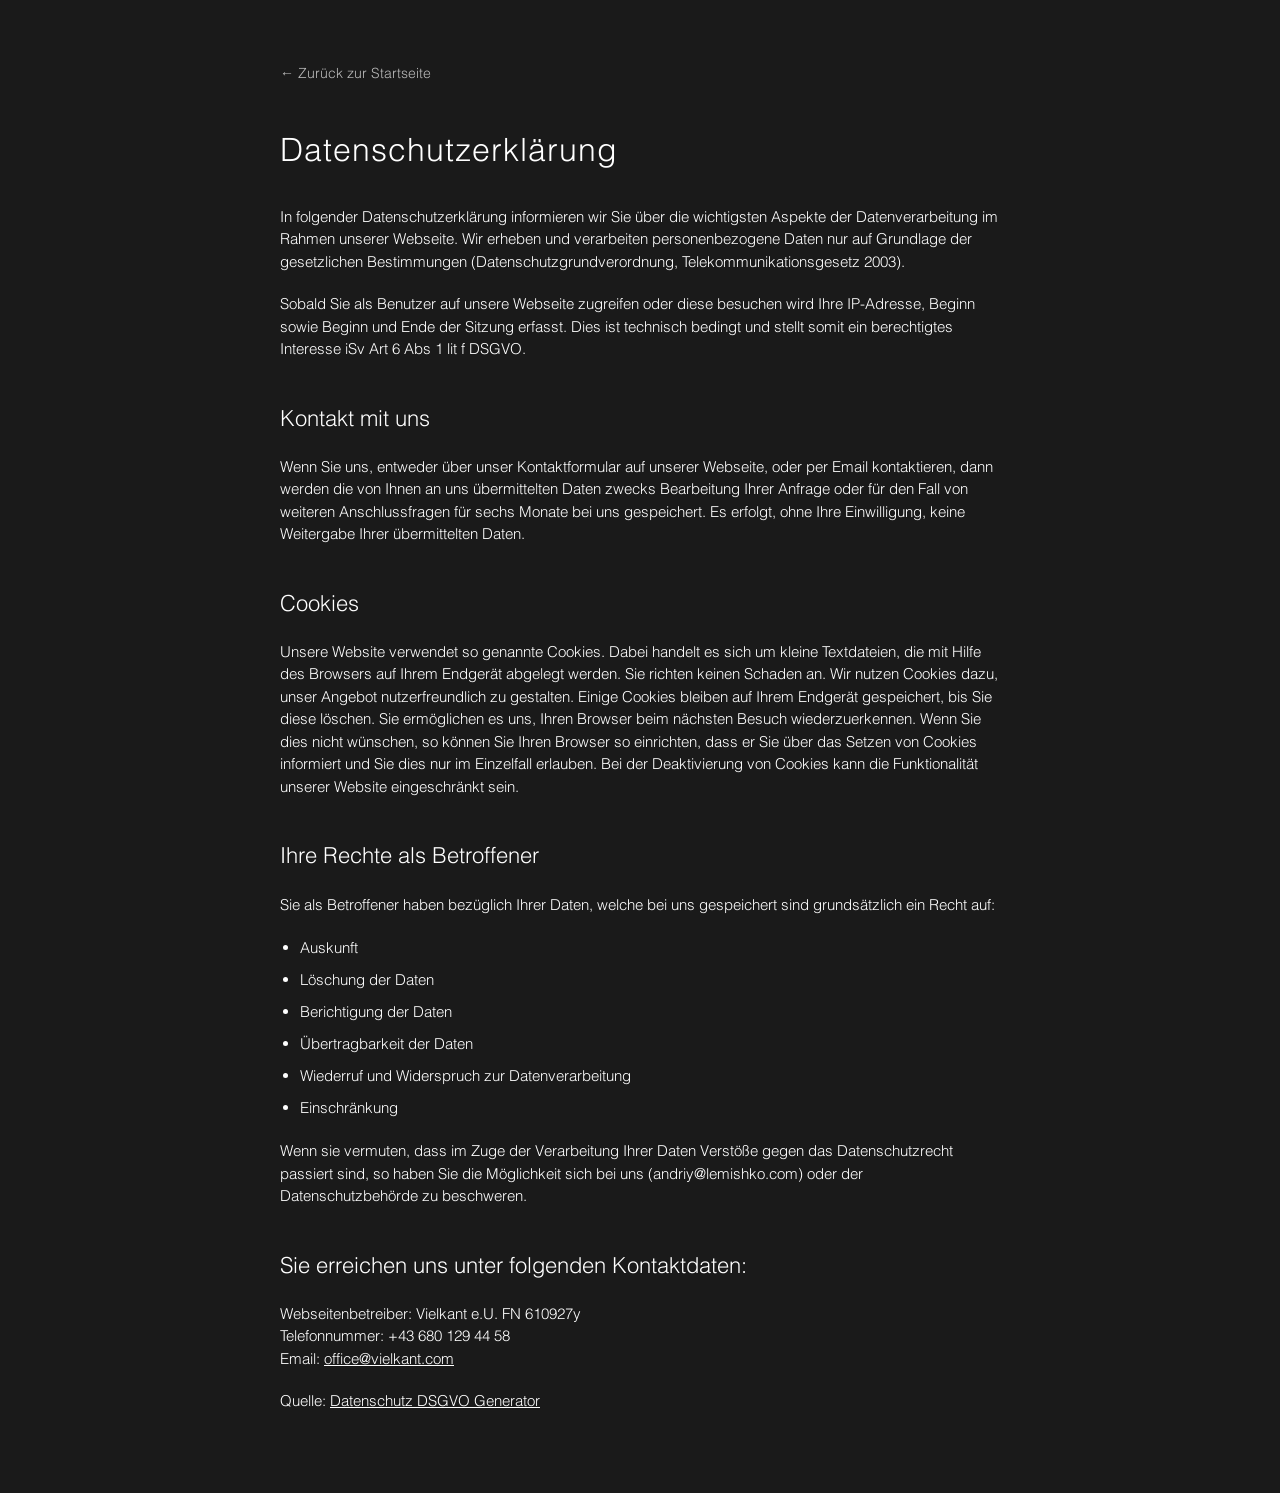
==== datenschutz/index.html @ 725ae220 "Deploy via CI: fa1f9dc486093aeeccc0c1614632cb86dad24eab" ====
<!DOCTYPE html><html lang="de"> <head><meta charset="UTF-8"><meta name="viewport" content="width=device-width, initial-scale=1"><meta name="generator" content="Astro v4.16.19"><title>Datenschutzerklärung | Vielkant</title><meta name="description" content="Datenschutzerklärung - Vielkant"><link rel="icon" type="image/png" href="/img/70ba4e_d01b8618878e490ab603f360af2a4002Emv2.png"><link rel="stylesheet" href="/assets/datenschutz.DSGzPDHV.css"></head> <body class="page-info"> <main class="page-info__container"> <a href="/" class="page-info__back">&larr; Zurück zur Startseite</a> <article class="page-info__content">  <h1 class="page-info__title">Datenschutzerklärung</h1> <p>
In folgender Datenschutzerklärung informieren wir Sie über die wichtigsten
    Aspekte der Datenverarbeitung im Rahmen unserer Webseite. Wir erheben und
    verarbeiten personenbezogene Daten nur auf Grundlage der gesetzlichen
    Bestimmungen (Datenschutzgrundverordnung, Telekommunikationsgesetz 2003).
</p> <p>
Sobald Sie als Benutzer auf unsere Webseite zugreifen oder diese besuchen
    wird Ihre IP-Adresse, Beginn sowie Beginn und Ende der Sitzung erfasst. Dies
    ist technisch bedingt und stellt somit ein berechtigtes Interesse iSv Art 6
    Abs 1 lit f DSGVO.
</p> <h2>Kontakt mit uns</h2> <p>
Wenn Sie uns, entweder über unser Kontaktformular auf unserer Webseite, oder
    per Email kontaktieren, dann werden die von Ihnen an uns übermittelten Daten
    zwecks Bearbeitung Ihrer Anfrage oder für den Fall von weiteren
    Anschlussfragen für sechs Monate bei uns gespeichert. Es erfolgt, ohne Ihre
    Einwilligung, keine Weitergabe Ihrer übermittelten Daten.
</p> <h2>Cookies</h2> <p>
Unsere Website verwendet so genannte Cookies. Dabei handelt es sich um
    kleine Textdateien, die mit Hilfe des Browsers auf Ihrem Endgerät abgelegt
    werden. Sie richten keinen Schaden an. Wir nutzen Cookies dazu, unser
    Angebot nutzerfreundlich zu gestalten. Einige Cookies bleiben auf Ihrem
    Endgerät gespeichert, bis Sie diese löschen. Sie ermöglichen es uns, Ihren
    Browser beim nächsten Besuch wiederzuerkennen. Wenn Sie dies nicht wünschen,
    so können Sie Ihren Browser so einrichten, dass er Sie über das Setzen von
    Cookies informiert und Sie dies nur im Einzelfall erlauben. Bei der
    Deaktivierung von Cookies kann die Funktionalität unserer Website
    eingeschränkt sein.
</p> <h2>Ihre Rechte als Betroffener</h2> <p>
Sie als Betroffener haben bezüglich Ihrer Daten, welche bei uns gespeichert
    sind grundsätzlich ein Recht auf:
</p> <ul> <li>Auskunft</li> <li>Löschung der Daten</li> <li>Berichtigung der Daten</li> <li>Übertragbarkeit der Daten</li> <li>Wiederruf und Widerspruch zur Datenverarbeitung</li> <li>Einschränkung</li> </ul> <p>
Wenn sie vermuten, dass im Zuge der Verarbeitung Ihrer Daten Verstöße gegen
    das Datenschutzrecht passiert sind, so haben Sie die Möglichkeit sich bei
    uns (andriy@lemishko.com) oder der Datenschutzbehörde zu beschweren.
</p> <h2>Sie erreichen uns unter folgenden Kontaktdaten:</h2> <p>
Webseitenbetreiber: Vielkant e.U. FN 610927y<br>
Telefonnummer: +43 680 129 44 58<br>
Email: <a href="mailto:office@vielkant.com">office@vielkant.com</a> </p> <p>
Quelle: <a href="https://ghostweb.agency/datenschutz-generator/" target="_blank" rel="noopener noreferrer">Datenschutz DSGVO Generator</a> </p>  </article> </main> </body></html>
---- assets/datenschutz.DSGzPDHV.css ----
@font-face{font-family:helvetica-w01-light;font-style:normal;font-weight:400;src:url(/fonts/helvetica-w01-light.woff2) format("woff2");font-display:swap}*,*:before,*:after{box-sizing:border-box;margin:0;padding:0}html{scroll-behavior:smooth}body{font-family:helvetica-w01-light,sans-serif;font-weight:400;line-height:1.6;color:#fff;background:#000;-webkit-font-smoothing:antialiased;-moz-osx-font-smoothing:grayscale}a{color:inherit;text-decoration:none}img,video{max-width:100%;height:auto;display:block}ul{list-style:none}.page-info{background:#1a1a1a;min-height:100vh}.page-info__container{max-width:800px;margin:0 auto;padding:60px 40px}.page-info__back{display:inline-block;margin-bottom:40px;font-size:14px;opacity:.7;transition:opacity .3s}.page-info__back:hover{opacity:1}.page-info__content{color:#fff}.page-info__title{font-size:32px;font-weight:300;margin-bottom:30px;letter-spacing:1px}.page-info__content p{font-size:15px;margin-bottom:20px;line-height:1.5}.page-info__content h2{font-size:22px;font-weight:400;margin:40px 0 20px}.page-info__content ul{margin:0 0 20px 20px;list-style:disc}.page-info__content li{font-size:15px;margin-bottom:8px}.page-info__content a{text-decoration:underline;transition:opacity .3s}.page-info__content a:hover{opacity:.7}.visually-hidden{position:absolute;width:1px;height:1px;padding:0;margin:-1px;overflow:hidden;clip:rect(0,0,0,0);white-space:nowrap;border:0}@media (max-width: 768px){.page-info__container{padding:40px 20px}.page-info__title{font-size:24px}}#hero,#efficiency,#aesthetics,#cooperation{--divider-top-image: url("data:image/svg+xml,%3Csvg id='comp-lfo75tot-top' preserveAspectRatio='none' data-bbox='0 100 1920 200' viewBox='0 100 1920 200' height='100%25' width='100%25' xmlns='http://www.w3.org/2000/svg' data-type='shape'%3E%3Cdefs%3E%3Cstyle%3E%23comp-lfo75tot-top %7B fill: %23FFFFFF; %7D%3C/style%3E%3C/defs%3E%3Cg%3E%3Cpath d='m0 300 960-200 960 200H0z'/%3E%3C/g%3E%3C/svg%3E");--divider-top-size: 100% 100%;--divider-top-height: 75px;--divider-top-offset-x: 0px;--divider-top-padding: 0px;--divider-top-color: #ffffff;--divider-top-opacity: 1;--divider-top-flip: scale(1, -1);--divider-top-layers-size: 3;--divider-top-layers-y: 35px;--divider-top-layers-pin-factor: .5;--divider-top-filter: none;--divider-top-layer-1-display: block;--divider-top-layer-2-display: block;--divider-top-layer-3-display: block;--divider-bottom-image: url("data:image/svg+xml,%3Csvg id='comp-iu2ffbct-bottom' preserveAspectRatio='none' data-bbox='0 100 1920 200' viewBox='0 100 1920 200' height='100%25' width='100%25' xmlns='http://www.w3.org/2000/svg' data-type='shape'%3E%3Cdefs%3E%3Cstyle%3E%23comp-iu2ffbct-bottom %3E g %7B transform: scaleY(-1) translateY(-400px); %7D %23comp-iu2ffbct-bottom %7B fill: %23FFFFFF; %7D%3C/style%3E%3C/defs%3E%3Cg%3E%3Cpath fill-rule='evenodd' d='m0 300 960-200 960 200H0z M0,99 h1920 v201 h-1920 Z'/%3E%3C/g%3E%3C/svg%3E");--divider-bottom-size: 100% 100%;--divider-bottom-height: 75px;--divider-bottom-offset-x: 0px;--divider-bottom-padding: 0px;--divider-bottom-color: #ffffff;--divider-bottom-opacity: 1;--divider-bottom-flip: scale(-1, 1);--divider-bottom-layers-size: 3;--divider-bottom-layers-y: 35px;--divider-bottom-layers-pin-factor: .5;--divider-bottom-filter: none;--divider-bottom-layer-1-display: block;--divider-bottom-layer-2-display: block;--divider-bottom-layer-3-display: block;--fill-layer-video-opacity: 1;--bg-overlay-color: rgb(255, 255, 255);--bg-gradient: none;--padding: 0px;--margin: 0px;--firstChildMarginTop: -1px;--lastChildMarginBottom: -1px;--direction: ltr}.VXAmO2{--divider-pin-height__: min(1, calc(var(--divider-layers-pin-factor__) + 1));--divider-pin-layer-height__: var(--divider-layers-pin-factor__);--divider-pin-border__: min(1, calc(var(--divider-layers-pin-factor__) / -1 + 1));height:calc(var(--divider-height__) + var(--divider-pin-height__) * var(--divider-layers-size__) * var(--divider-layers-y__))}.VXAmO2,.VXAmO2 .dy3w_9{left:0;position:absolute;width:100%}.VXAmO2 .dy3w_9{--divider-layer-i__: var(--divider-layer-i, 0);background-position:left calc(50% + var(--divider-offset-x__) + var(--divider-layers-x__) * var(--divider-layer-i__)) bottom;background-repeat:repeat-x;border-bottom-style:solid;border-bottom-width:calc(var(--divider-pin-border__) * var(--divider-layer-i__) * var(--divider-layers-y__));height:calc(var(--divider-height__) + var(--divider-pin-layer-height__) * var(--divider-layer-i__) * var(--divider-layers-y__));opacity:calc(1 - var(--divider-layer-i__) / (var(--divider-layer-i__) + 1))}.UORcXs{--divider-height__: var(--divider-top-height, auto);--divider-offset-x__: var(--divider-top-offset-x, 0px);--divider-layers-size__: var(--divider-top-layers-size, 0);--divider-layers-y__: var(--divider-top-layers-y, 0px);--divider-layers-x__: var(--divider-top-layers-x, 0px);--divider-layers-pin-factor__: var(--divider-top-layers-pin-factor, 0);border-top:var(--divider-top-padding, 0) solid var(--divider-top-color, currentColor);opacity:var(--divider-top-opacity, 1);top:0;transform:var(--divider-top-flip, scaleY(-1))}.UORcXs .dy3w_9{background-image:var(--divider-top-image, none);background-size:var(--divider-top-size, contain);border-color:var(--divider-top-color, currentColor);bottom:0;filter:var(--divider-top-filter, none)}.UORcXs .dy3w_9[data-divider-layer="1"]{display:var(--divider-top-layer-1-display, block)}.UORcXs .dy3w_9[data-divider-layer="2"]{display:var(--divider-top-layer-2-display, block)}.UORcXs .dy3w_9[data-divider-layer="3"]{display:var(--divider-top-layer-3-display, block)}.Io4VUz{--divider-height__: var(--divider-bottom-height, auto);--divider-offset-x__: var(--divider-bottom-offset-x, 0px);--divider-layers-size__: var(--divider-bottom-layers-size, 0);--divider-layers-y__: var(--divider-bottom-layers-y, 0px);--divider-layers-x__: var(--divider-bottom-layers-x, 0px);--divider-layers-pin-factor__: var(--divider-bottom-layers-pin-factor, 0);border-bottom:var(--divider-bottom-padding, 0) solid var(--divider-bottom-color, currentColor);bottom:0;opacity:var(--divider-bottom-opacity, 1);transform:var(--divider-bottom-flip, none)}.Io4VUz .dy3w_9{background-image:var(--divider-bottom-image, none);background-size:var(--divider-bottom-size, contain);border-color:var(--divider-bottom-color, currentColor);bottom:0;filter:var(--divider-bottom-filter, none)}.Io4VUz .dy3w_9[data-divider-layer="1"]{display:var(--divider-bottom-layer-1-display, block)}.Io4VUz .dy3w_9[data-divider-layer="2"]{display:var(--divider-bottom-layer-2-display, block)}.Io4VUz .dy3w_9[data-divider-layer="3"]{display:var(--divider-bottom-layer-3-display, block)}
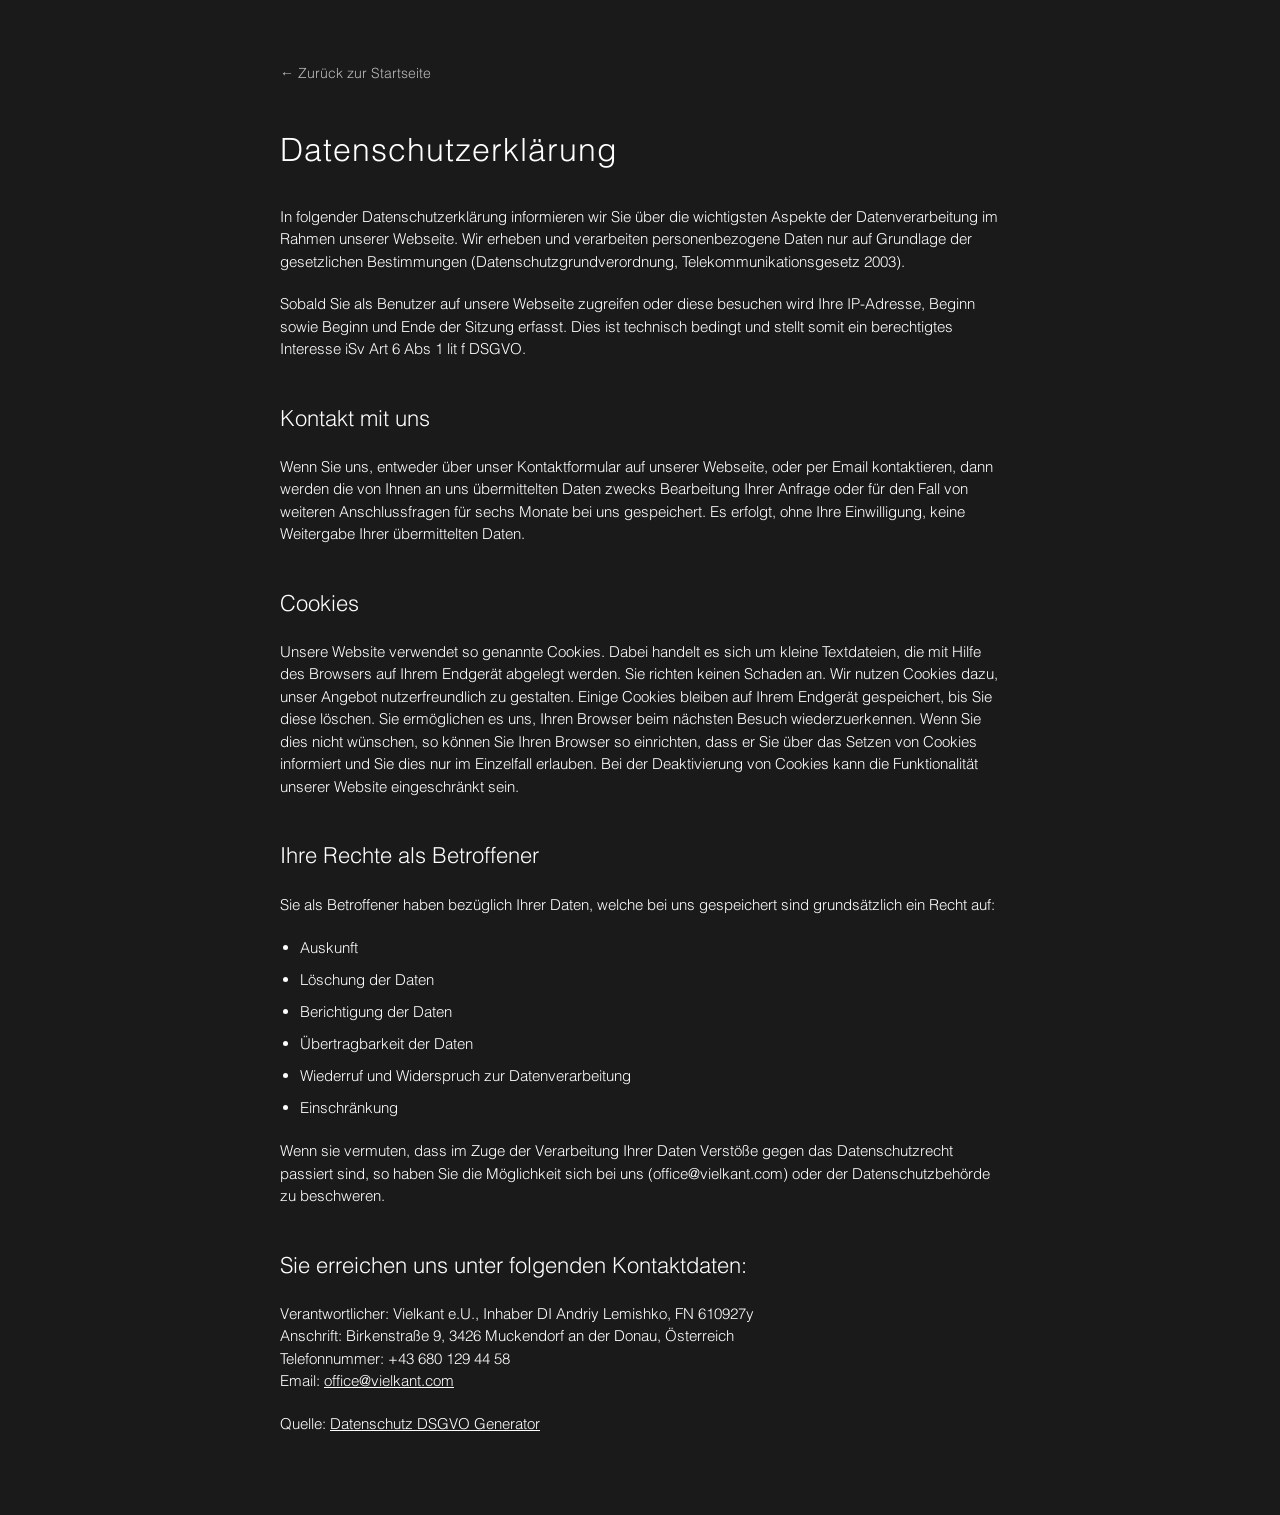
==== commit de92d6b9: "Deploy via CI: 6a6a59eedb5c13f571ce67edf8349a69c7bf3413" ====
--- a/datenschutz/index.html
+++ b/datenschutz/index.html
@@ -31,9 +31,10 @@
 </p> <ul> <li>Auskunft</li> <li>Löschung der Daten</li> <li>Berichtigung der Daten</li> <li>Übertragbarkeit der Daten</li> <li>Wiederruf und Widerspruch zur Datenverarbeitung</li> <li>Einschränkung</li> </ul> <p>
 Wenn sie vermuten, dass im Zuge der Verarbeitung Ihrer Daten Verstöße gegen
     das Datenschutzrecht passiert sind, so haben Sie die Möglichkeit sich bei
-    uns (andriy@lemishko.com) oder der Datenschutzbehörde zu beschweren.
+    uns (office@vielkant.com) oder der Datenschutzbehörde zu beschweren.
 </p> <h2>Sie erreichen uns unter folgenden Kontaktdaten:</h2> <p>
-Webseitenbetreiber: Vielkant e.U. FN 610927y<br>
+Verantwortlicher: Vielkant e.U., Inhaber DI Andriy Lemishko, FN 610927y<br>
+Anschrift: Birkenstraße 9, 3426 Muckendorf an der Donau, Österreich<br>
 Telefonnummer: +43 680 129 44 58<br>
 Email: <a href="mailto:office@vielkant.com">office@vielkant.com</a> </p> <p>
 Quelle: <a href="https://ghostweb.agency/datenschutz-generator/" target="_blank" rel="noopener noreferrer">Datenschutz DSGVO Generator</a> </p>  </article> </main> </body></html>
